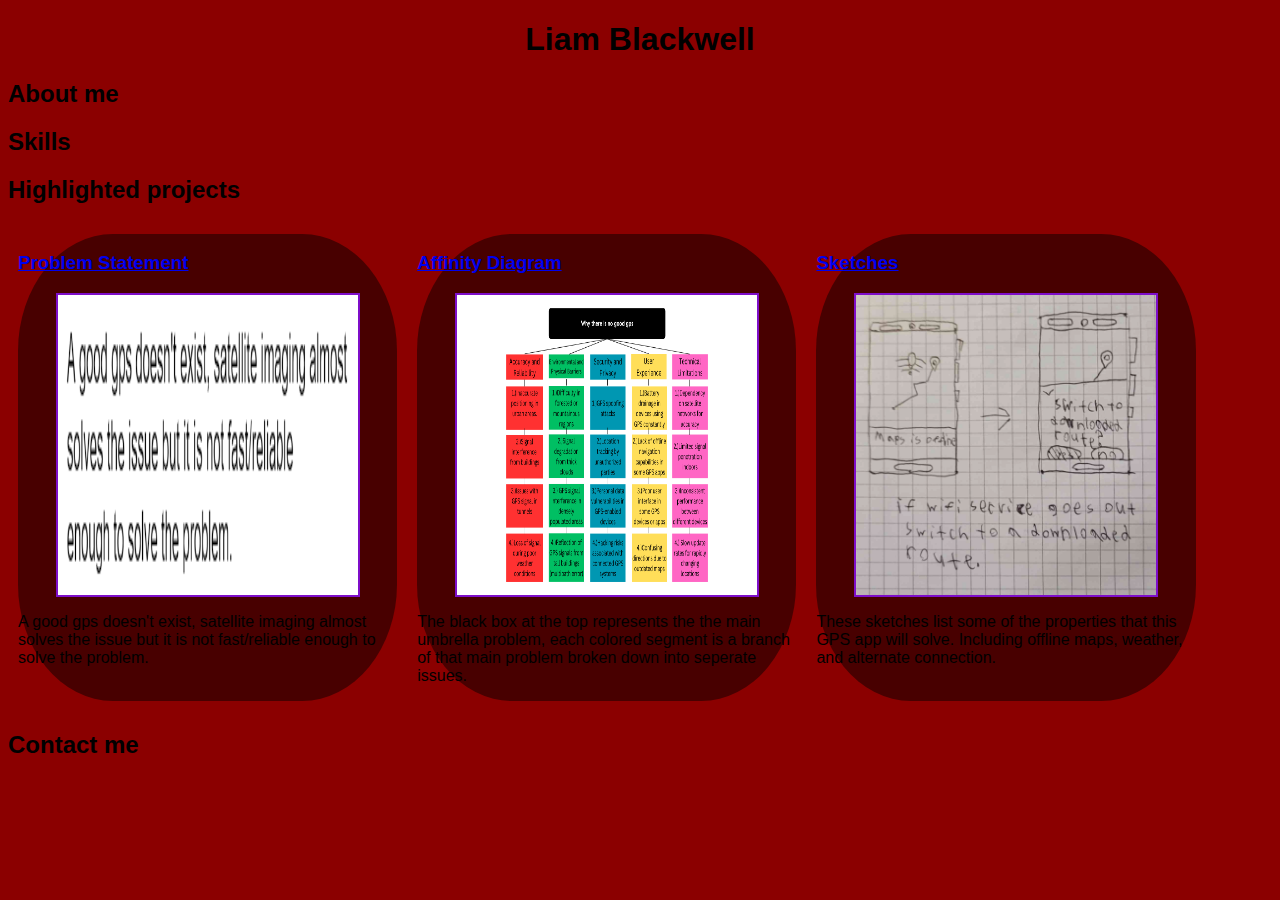
==== index.html @ d602115c "Add files via upload" ====
<!DOCTYPE html>
<html>
<head>
    <title>CSCE 190: William Blackwell</title>
    <link rel="stylesheet" href="styles.css">
</head>
<body>
    <h1>Liam Blackwell</h1>
    
    <h2>About me</h2>
    <div class="about"></div>
    
    <h2>Skills</h2>
    <div class="Skills"></div>
    
    <h2>Highlighted projects</h2>
    <div class="projects">
     <!-- Problem Statement Assignment-->
        <section class="project">
        <a href="files/problem_statement.pdf">
            <h3>Problem Statement</h3>
        </a>
        <a href="files/problem_statement.pdf"><img src="images/problem_statement.png">
        </a>
        <p>A good gps doesn't exist, satellite imaging almost solves the issue but it is not fast/reliable enough to solve the problem.</p>
        </section>
   
    <!--Affinity Diagram Assignment-->
    <section class="project">
        <a href="files/Why_there_is_no_good_gps.pdf"><h3>Affinity Diagram</h3></a>
        <a href="files/Why_there_is_no_good_gps.pdf"><img src="images/Why_there_is_no_good_gps.png"></a>
        <p>
          The black box at the top represents the the main umbrella problem, each colored segment 
          is a branch of that main problem broken down into seperate issues.  
        </p>
    </section>
    
    <!--Sketches Assignment-->
    <section class="project">
        <a href="files/sketches.pdf">
            <h3>Sketches</h3>
        </a>
        <a href="files/sketches.pdf">
        <img src="images/sketches.png"></a>
        <p>These sketches list some of the properties that 
        this GPS app will solve. Including offline maps, weather,
        and alternate connection.</p>
    </section> 
    </div>
    
    <h2>Contact me</h2>
    <div class="contact"></div>
    
</body>
</html>
---- styles.css ----
body{
    background-color: darkred;
    font-family: Arial, Helvetica, sans-serif;
}
h1{
    text-align: center;
    color: black;
}
.projects{
    display:flex; 
    flex-wrap: wrap;
}
.project{
    width: 30%;
    margin: 10px;
    padding: auto;
    background: rgb(72, 0, 0);
    border-radius: 25%;
}
.project img{
    width: 300px;
    height: 300px;
    margin: 10px;
    border:2px solid rgb(126,14,201);
    display: block;
    margin: auto;
}
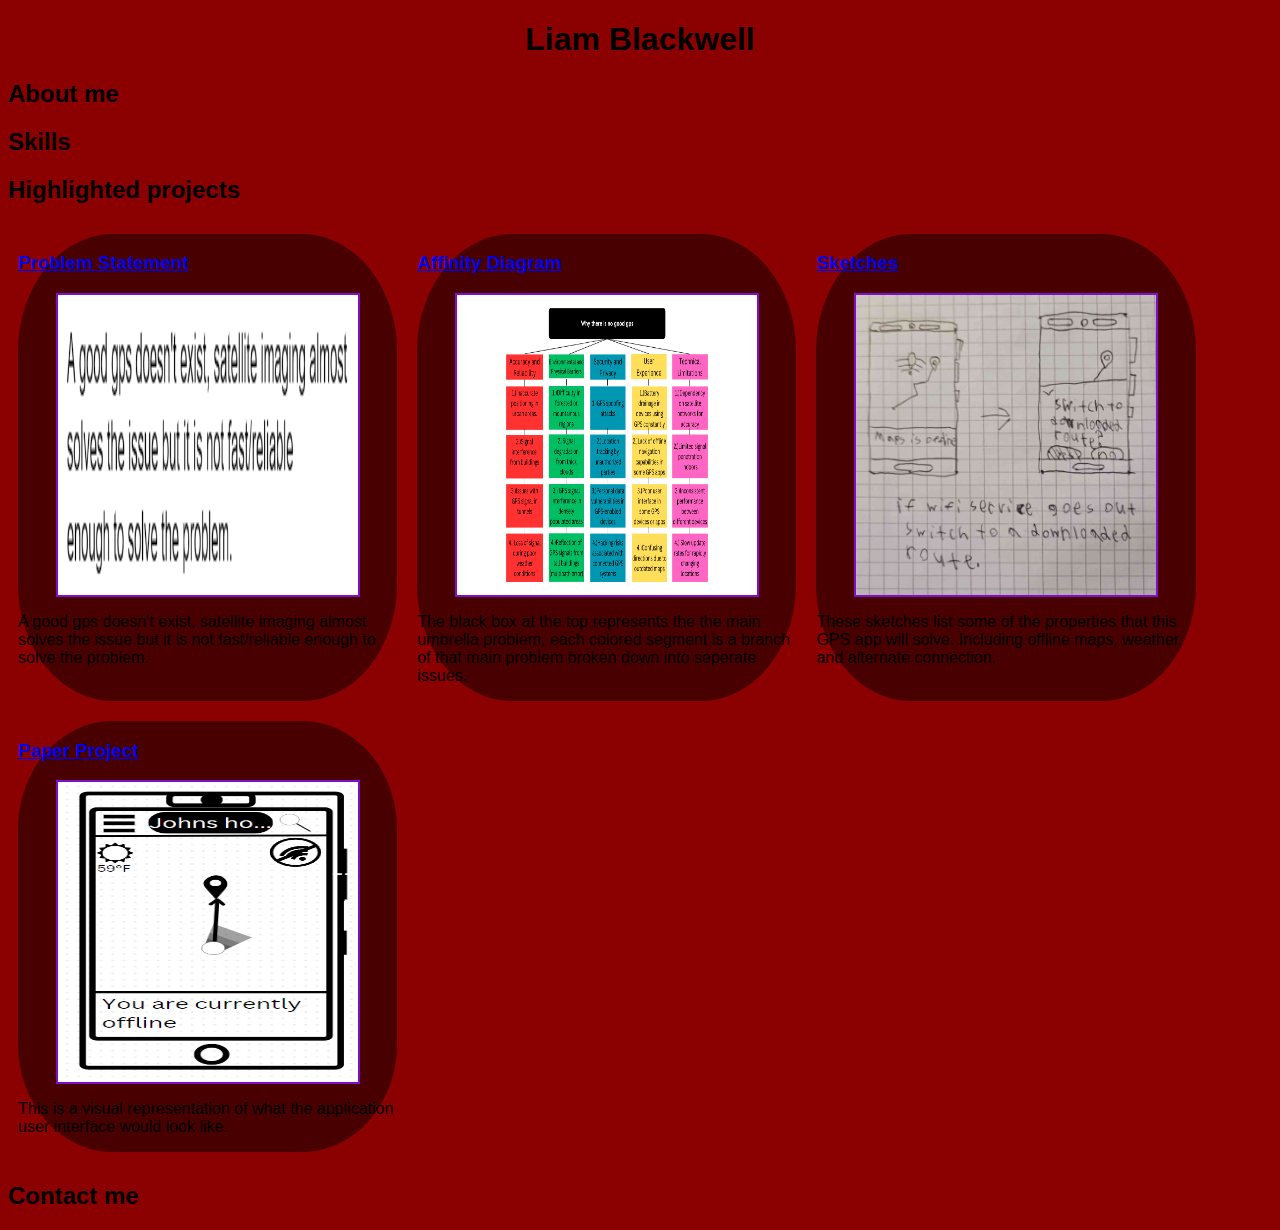
==== commit 62107d91: "Add files via upload" ====
--- a/index.html
+++ b/index.html
@@ -20,7 +20,7 @@
         <a href="files/problem_statement.pdf">
             <h3>Problem Statement</h3>
         </a>
-        <a href="files/problem_statement.pdf"><img src="images/problem_statement.png">
+        <a href="files/problem_statement.pdf"><img src="images/problem_statement.png" width="300" height="300">
         </a>
         <p>A good gps doesn't exist, satellite imaging almost solves the issue but it is not fast/reliable enough to solve the problem.</p>
         </section>
@@ -28,7 +28,7 @@
     <!--Affinity Diagram Assignment-->
     <section class="project">
         <a href="files/Why_there_is_no_good_gps.pdf"><h3>Affinity Diagram</h3></a>
-        <a href="files/Why_there_is_no_good_gps.pdf"><img src="images/Why_there_is_no_good_gps.png"></a>
+        <a href="files/Why_there_is_no_good_gps.pdf"><img src="images/Why_there_is_no_good_gps.png" width="300" height="300"></a>
         <p>
           The black box at the top represents the the main umbrella problem, each colored segment 
           is a branch of that main problem broken down into seperate issues.  
@@ -41,12 +41,23 @@
             <h3>Sketches</h3>
         </a>
         <a href="files/sketches.pdf">
-        <img src="images/sketches.png"></a>
+        <img src="images/sketches.png" width="300" height="300"></a>
         <p>These sketches list some of the properties that 
         this GPS app will solve. Including offline maps, weather,
         and alternate connection.</p>
     </section> 
+
+
+    <!--Paper Project-->
+    <section class="project">
+    <a href="files/paper_project.pdf"><h3>Paper Project</h3></a>
+    <a href="files/paper_project.pdf"><img src="images/paper_project.png" width="300" height="300"></a>
+    <p>
+      This is a visual representation of what the application user interface would look like.  
+    </p>
+    </section>
     </div>
+
     
     <h2>Contact me</h2>
     <div class="contact"></div>
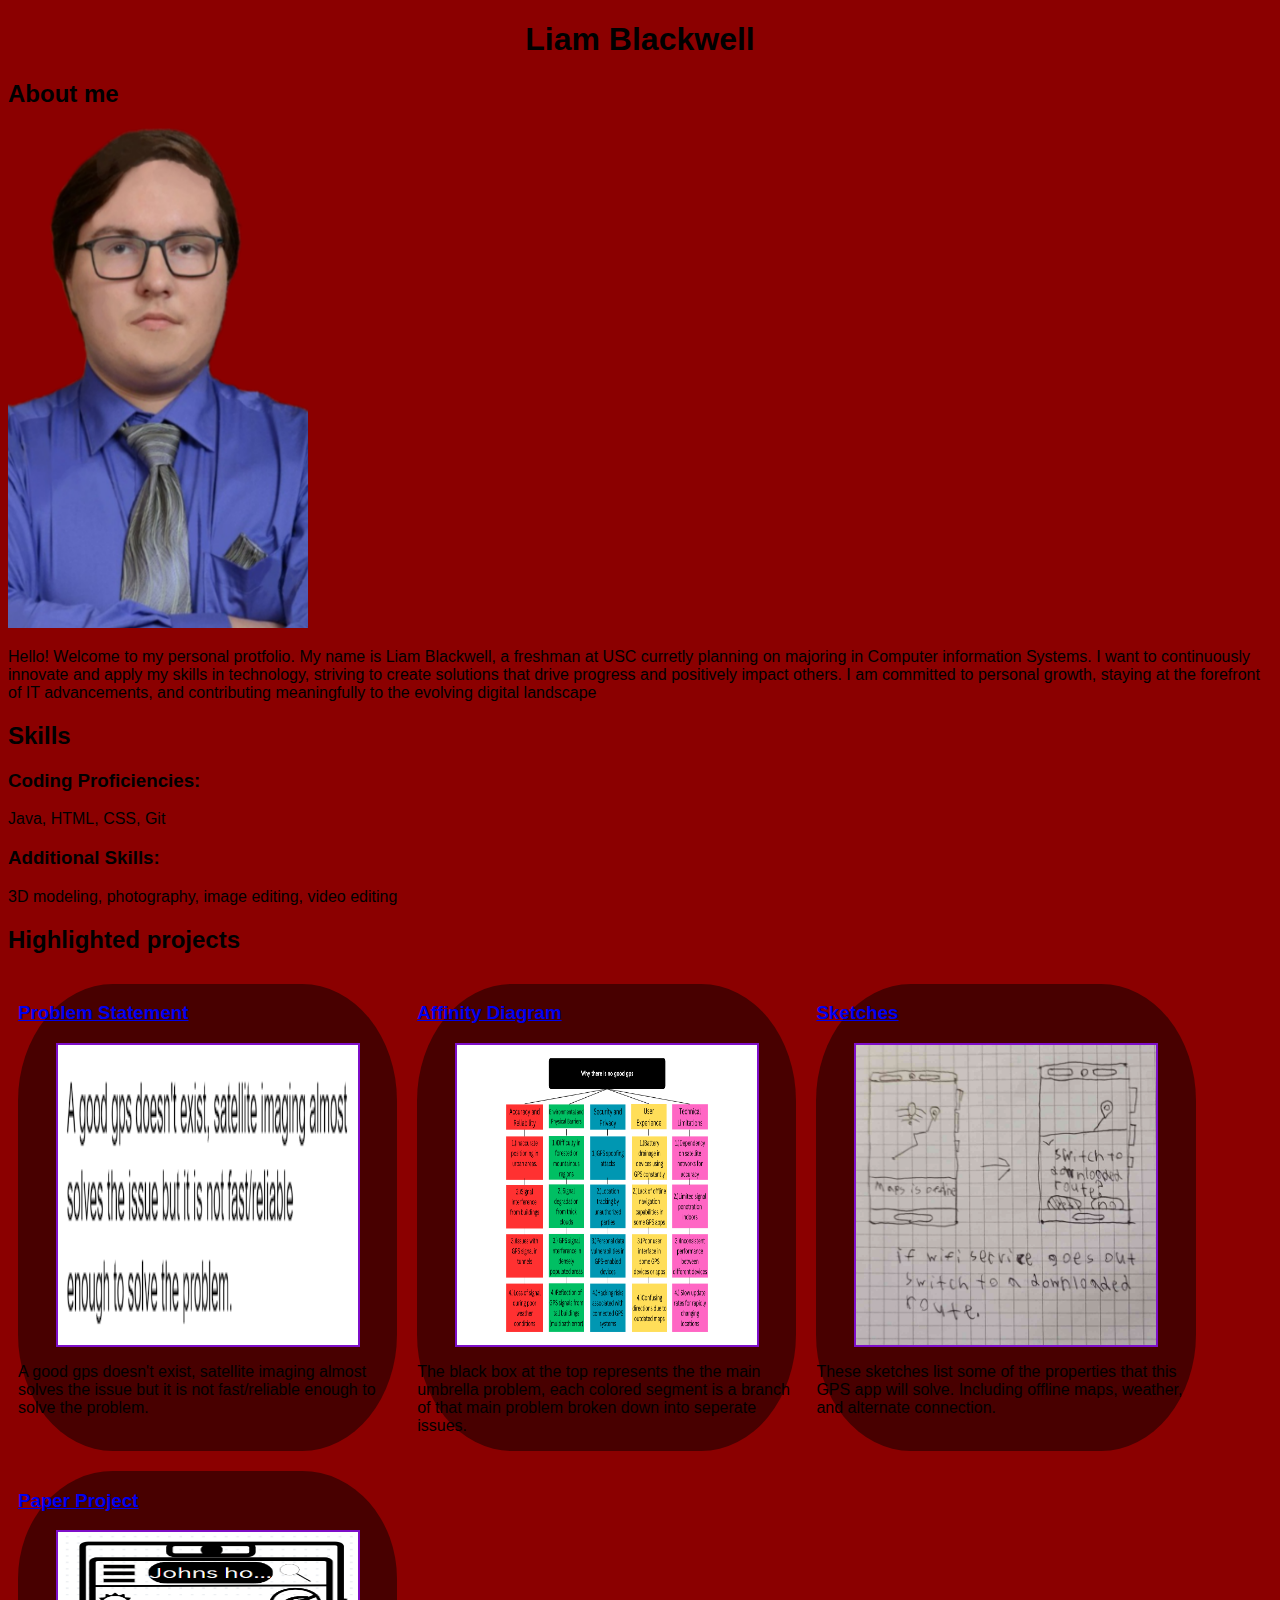
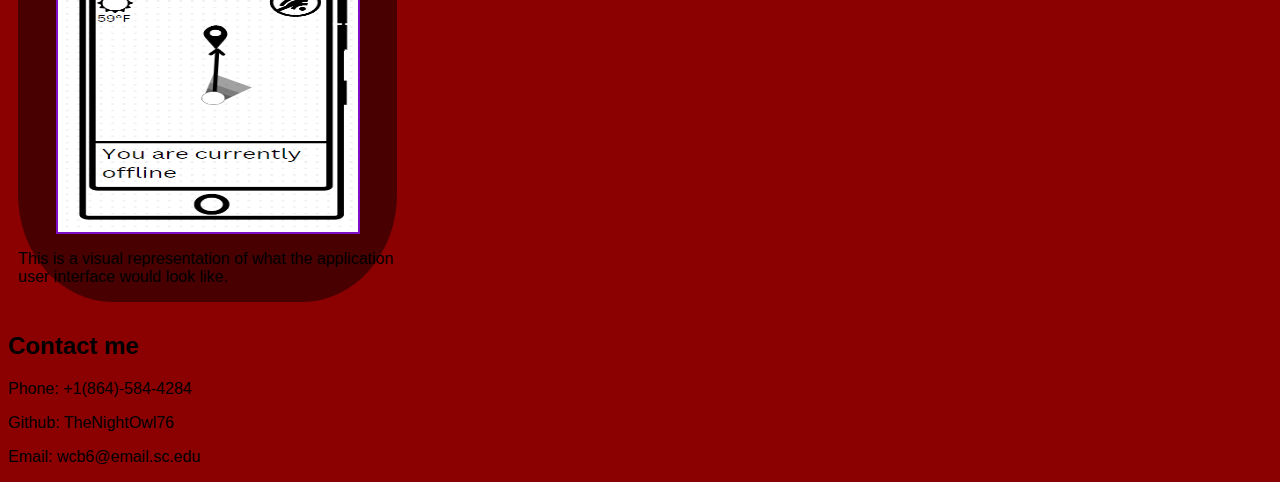
==== commit 15327181: "Add files via upload" ====
--- a/index.html
+++ b/index.html
@@ -9,10 +9,16 @@
     
     <h2>About me</h2>
     <div class="about"></div>
-    
+    <img src="images/ME.png" width="300" height="500">
+    <p>Hello! Welcome to my personal protfolio. My name is Liam Blackwell, a freshman at USC curretly planning on majoring in Computer information Systems.
+        I want to continuously innovate and apply my skills in technology, striving to create solutions that drive progress and positively impact others. 
+        I am committed to personal growth, staying at the forefront of IT advancements, and contributing meaningfully to the evolving digital landscape </p>
     <h2>Skills</h2>
     <div class="Skills"></div>
-    
+    <h3>Coding Proficiencies:</h3>
+    <p>Java, HTML, CSS, Git</p>
+    <h3>Additional Skills:</h3>
+    <p>3D modeling, photography, image editing, video editing</p>
     <h2>Highlighted projects</h2>
     <div class="projects">
      <!-- Problem Statement Assignment-->
@@ -58,9 +64,11 @@
     </section>
     </div>
 
-    
     <h2>Contact me</h2>
     <div class="contact"></div>
+    <p>Phone: +1(864)-584-4284</p>
+    <P>Github: TheNightOwl76</P>
+    <p>Email: wcb6@email.sc.edu</p>
     
 </body>
 </html>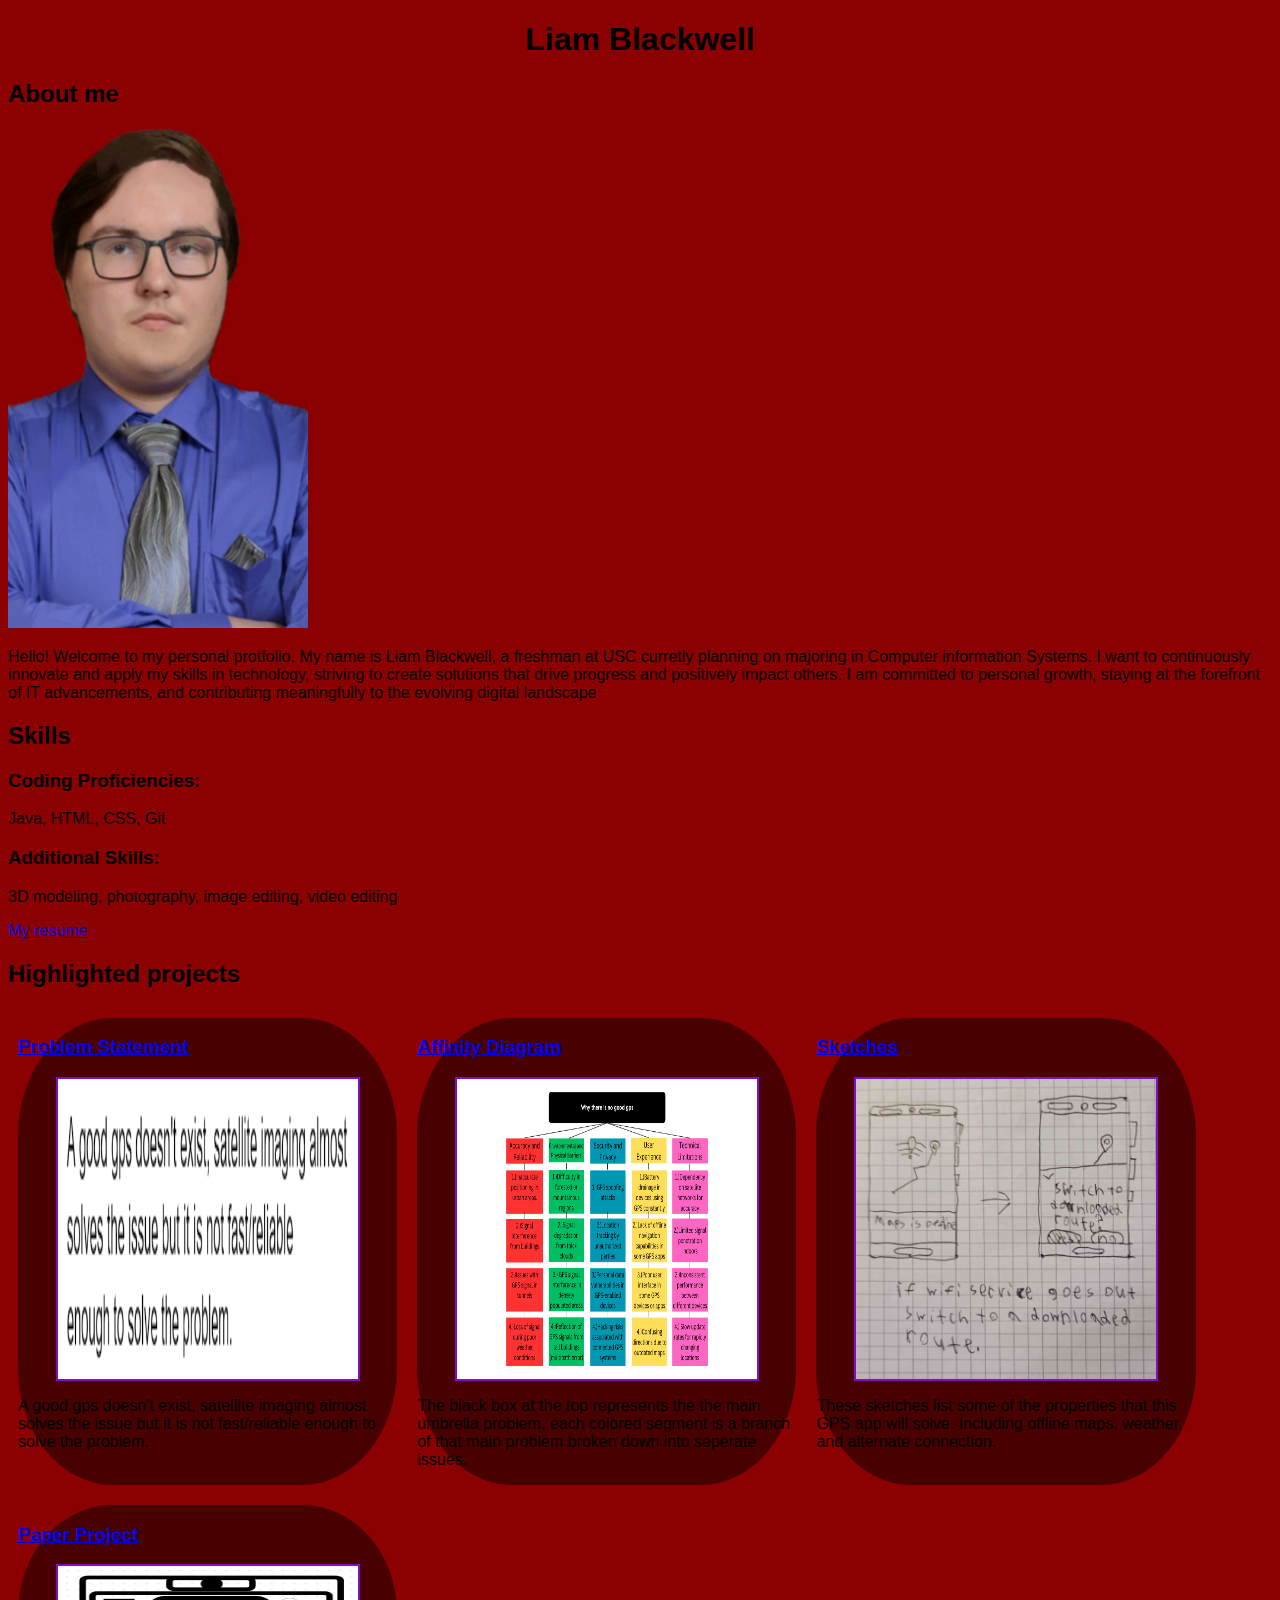
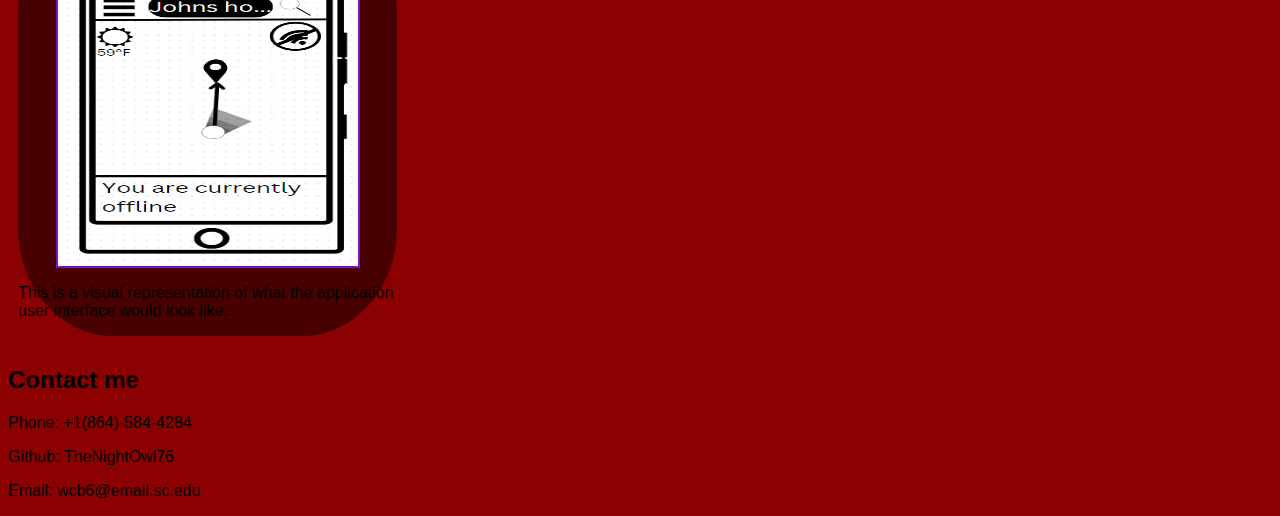
==== commit 95ce131b: "Add files via upload" ====
--- a/index.html
+++ b/index.html
@@ -19,6 +19,9 @@
     <p>Java, HTML, CSS, Git</p>
     <h3>Additional Skills:</h3>
     <p>3D modeling, photography, image editing, video editing</p>
+    <a href="files/resume.pdf">
+        My resume
+    </a>
     <h2>Highlighted projects</h2>
     <div class="projects">
      <!-- Problem Statement Assignment-->
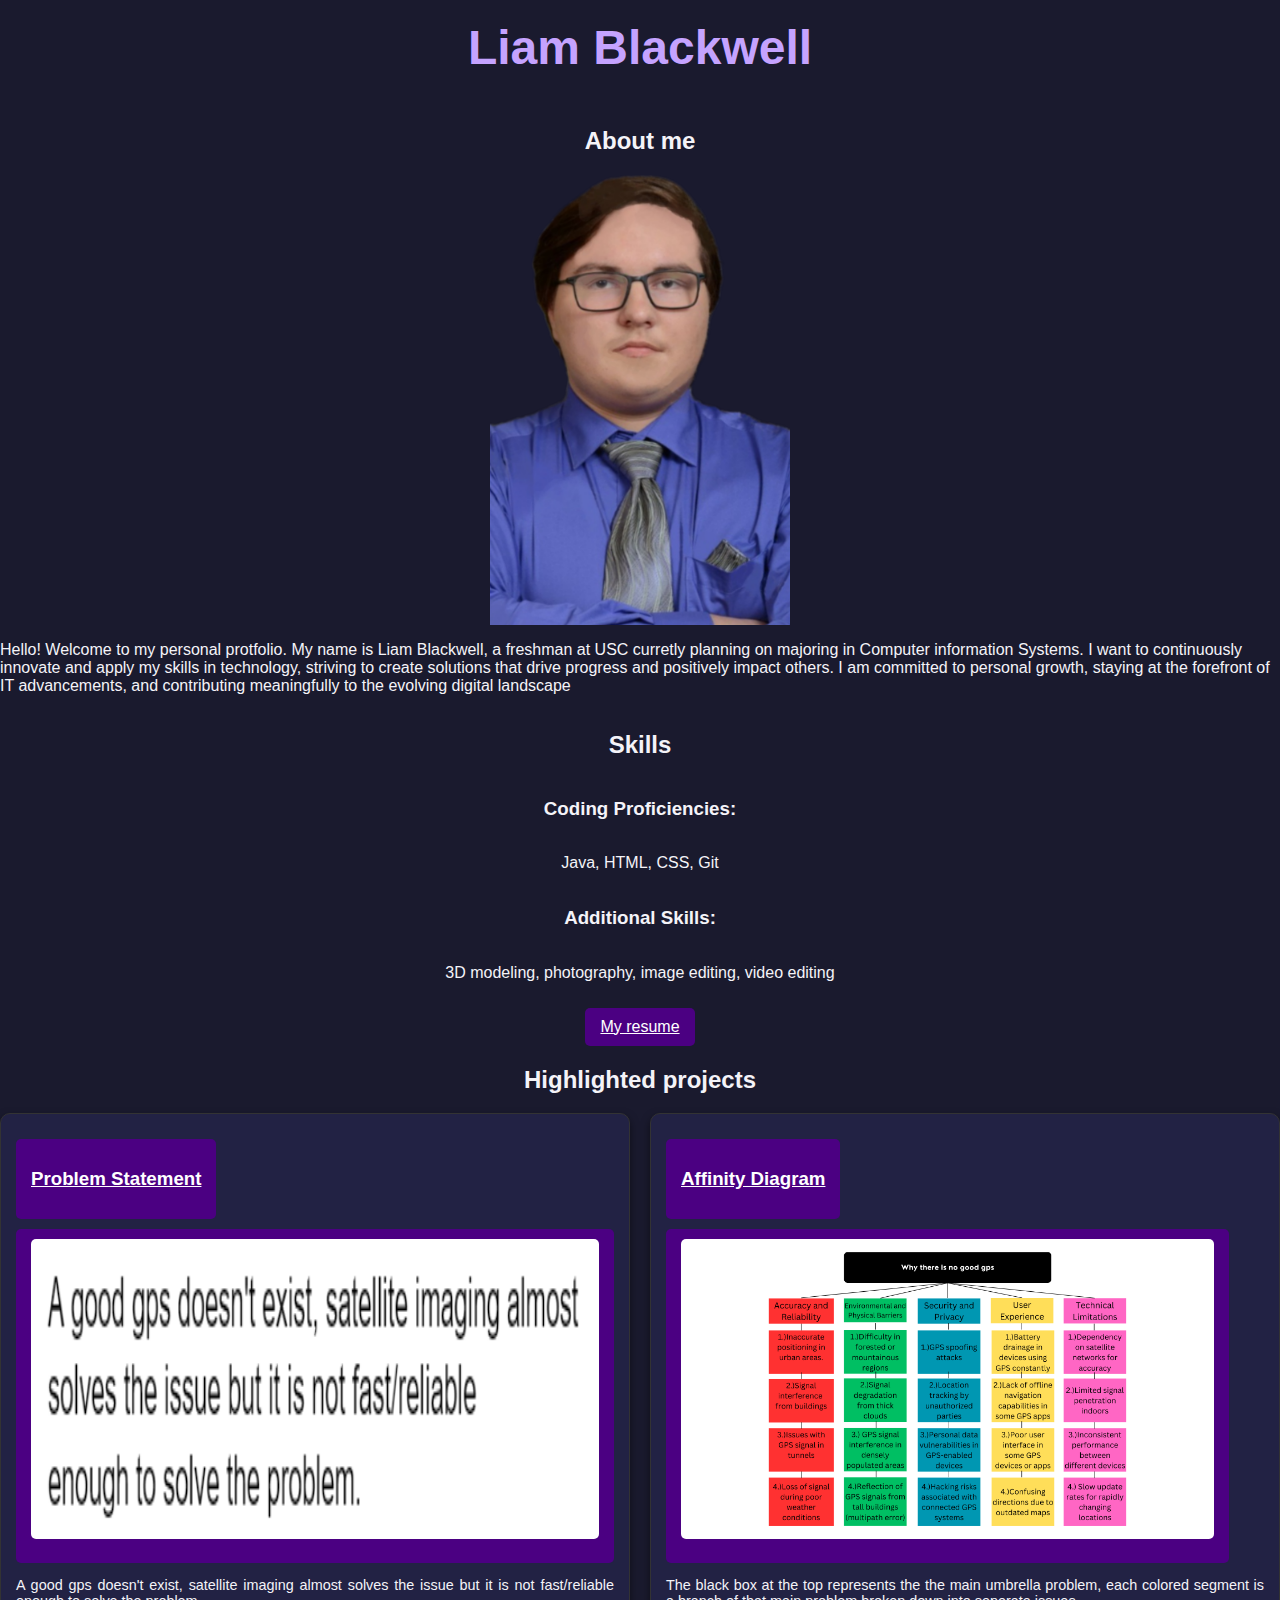
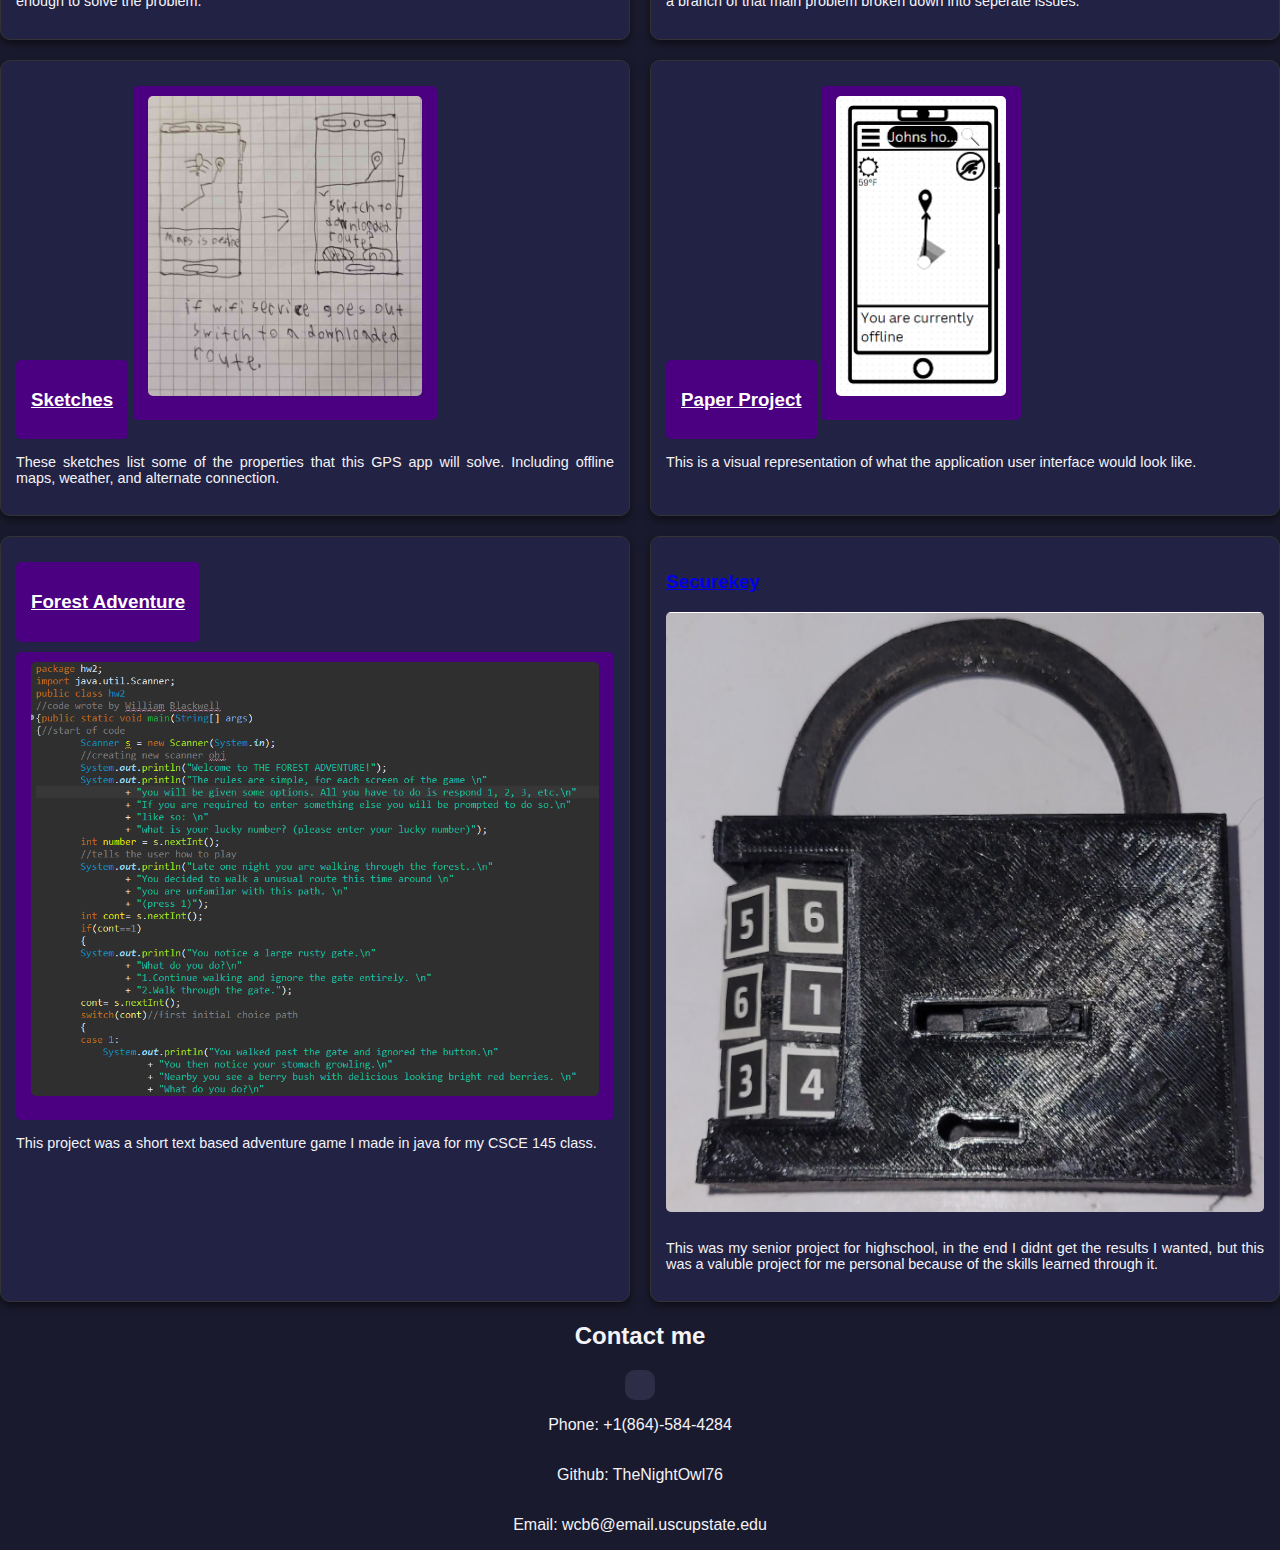
==== commit 1bdbd784: "Add files via upload" ====
--- a/index.html
+++ b/index.html
@@ -9,7 +9,7 @@
     
     <h2>About me</h2>
     <div class="about"></div>
-    <img src="images/ME.png" width="300" height="500">
+    <img src="images/ME.png" width="300" height="450">
     <p>Hello! Welcome to my personal protfolio. My name is Liam Blackwell, a freshman at USC curretly planning on majoring in Computer information Systems.
         I want to continuously innovate and apply my skills in technology, striving to create solutions that drive progress and positively impact others. 
         I am committed to personal growth, staying at the forefront of IT advancements, and contributing meaningfully to the evolving digital landscape </p>
@@ -29,7 +29,7 @@
         <a href="files/problem_statement.pdf">
             <h3>Problem Statement</h3>
         </a>
-        <a href="files/problem_statement.pdf"><img src="images/problem_statement.png" width="300" height="300">
+        <a href="files/problem_statement.pdf"><img src="images/problem_statement.png" width="600" height="300">
         </a>
         <p>A good gps doesn't exist, satellite imaging almost solves the issue but it is not fast/reliable enough to solve the problem.</p>
         </section>
@@ -65,13 +65,34 @@
       This is a visual representation of what the application user interface would look like.  
     </p>
     </section>
-    </div>
+    
+
+    <!--Forest Adventure-->
+    <section class="project">
+    <a href="files/forest_adventure.pdf"><h3>Forest Adventure</h3></a>
+    <a href="files/forest_adventure.pdf"><img src="images/forest_adventure.png" width="500" hight="300"></a>
+    <p>
+        This project was a short text based adventure game I made in java for my CSCE 145 class.
+    </p>
+    </section>
+
+
+    <!--Securekey-->
+    <section class="project">
+        
+        <a href="https://sites.google.com/greermiddlecollege.org/william-blackwell-project/home"><h3>Securekey</h3></a>
+        <a href="https://sites.google.com/greermiddlecollege.org/william-blackwell-project/home"><img src="images/lock.png" width="300" height="600"></a>
+        <p>
+            This was my senior project for highschool, in the end I didnt get the results I wanted, but this was a valuble project for me personal because of the skills learned through it.
+        </p>
+    </section>
+</div>
 
     <h2>Contact me</h2>
     <div class="contact"></div>
     <p>Phone: +1(864)-584-4284</p>
     <P>Github: TheNightOwl76</P>
-    <p>Email: wcb6@email.sc.edu</p>
+    <p>Email: wcb6@email.uscupstate.edu</p>
     
 </body>
 </html>--- a/styles.css
+++ b/styles.css
@@ -1,27 +1,134 @@
-body{
-    background-color: darkred;
-    font-family: Arial, Helvetica, sans-serif;
+/* General Styles */
+body {
+    font-family: Arial, sans-serif;
+    margin: 0;
+    padding: 0;
+    background-color: #1a1a2e; /* Dark purple background */
+    color: #f4f3f8; /* Light text color for readability */
+    display: flex;
+    flex-direction: column;
+    align-items: center;
+    max-width: 100%;
+    overflow-x: hidden;
 }
-h1{
+
+/* Header */
+h1 {
+    font-size: 3em;
+    color: #c5a3ff;
+    margin-top: 20px;
     text-align: center;
-    color: black;
 }
-.projects{
-    display:flex; 
-    flex-wrap: wrap;
+
+/* Main Layout */
+main {
+    display: grid;
+    grid-template-columns: repeat(auto-fit, minmax(350px, 1fr));
+    gap: 20px;
+    max-width: 1200px;
+    padding: 20px;
 }
-.project{
-    width: 30%;
-    margin: 10px;
-    padding: auto;
-    background: rgb(72, 0, 0);
-    border-radius: 25%;
+
+/* Section Styles */
+section {
+    background-color: #222244; /* Darker purple for contrast */
+    border: 1px solid #333;
+    border-radius: 10px;
+    box-shadow: 0 4px 8px rgba(0, 0, 0, 0.5);
+    padding: 15px;
 }
-.project img{
-    width: 300px;
-    height: 300px;
-    margin: 10px;
-    border:2px solid rgb(126,14,201);
-    display: block;
-    margin: auto;
-}+
+/* About Section */
+.about {
+    grid-column: span 2; /* Takes up the full row */
+    display: flex;
+    flex-direction: column;
+    align-items: center;
+    text-align: center;
+}
+
+.about img {
+    width: 200px;
+    height: auto;
+    border-radius: 50%;
+    margin: 10px 0;
+    border: 4px solid #c5a3ff;
+}
+
+/* Skills Section */
+.skills {
+    display: flex;
+    flex-direction: column;
+    gap: 10px;
+    background-color: #2d2d48;
+    border-radius: 5px;
+    padding: 10px;
+}
+
+.skills h3 {
+    margin: 0;
+    color: #e3b8ff;
+}
+
+/* Projects Section */
+.projects {
+    display: grid;
+    grid-template-columns: 1fr 1fr;
+    gap: 20px;
+    grid-column: span 2; /* Full row for projects */
+}
+
+.project img {
+    width: 100%;
+    border-radius: 5px;
+    margin-bottom: 10px;
+}
+
+.project p {
+    text-align: justify;
+    font-size: 0.9em;
+}
+
+/* Contact Section */
+.contact {
+    grid-column: span 2; /* Takes up the full row */
+    text-align: center;
+    background-color: #2d2d48;
+    border-radius: 10px;
+    padding: 15px;
+}
+
+/* Resume Button */
+a[href$=".pdf"] {
+    background-color: #4b0082;
+    color: #ffffff;
+    padding: 10px 15px;
+    border-radius: 5px;
+    text-align: center;
+    display: inline-block;
+    margin-top: 10px;
+}
+
+a[href$=".pdf"]:hover {
+    background-color: #8a2be2;
+    color: #ffffff;
+}
+
+/* Footer */
+footer {
+    text-align: center;
+    margin: 20px 0;
+    font-size: 0.8em;
+    color: #888;
+}
+
+/* Media Queries */
+@media (max-width: 768px) {
+    main {
+        grid-template-columns: 1fr;
+    }
+
+    .projects {
+        grid-template-columns: 1fr;
+    }
+}
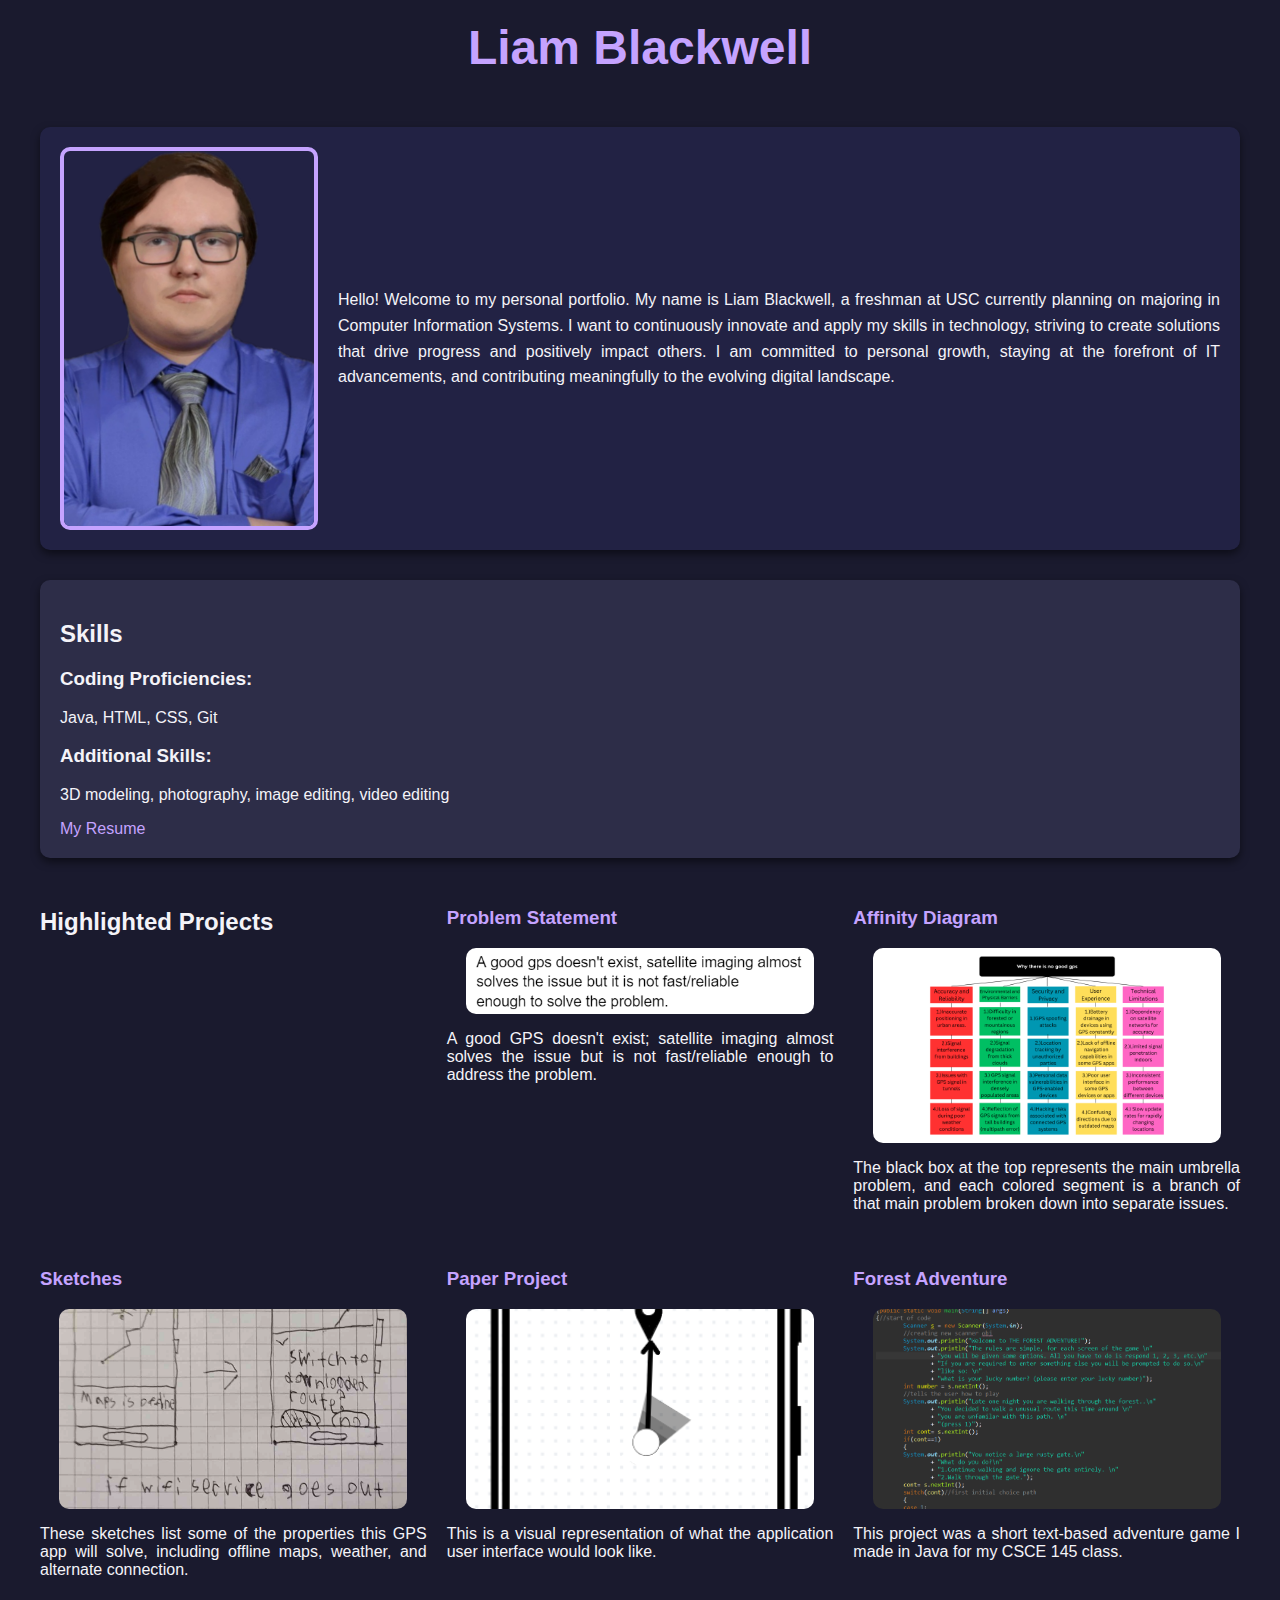
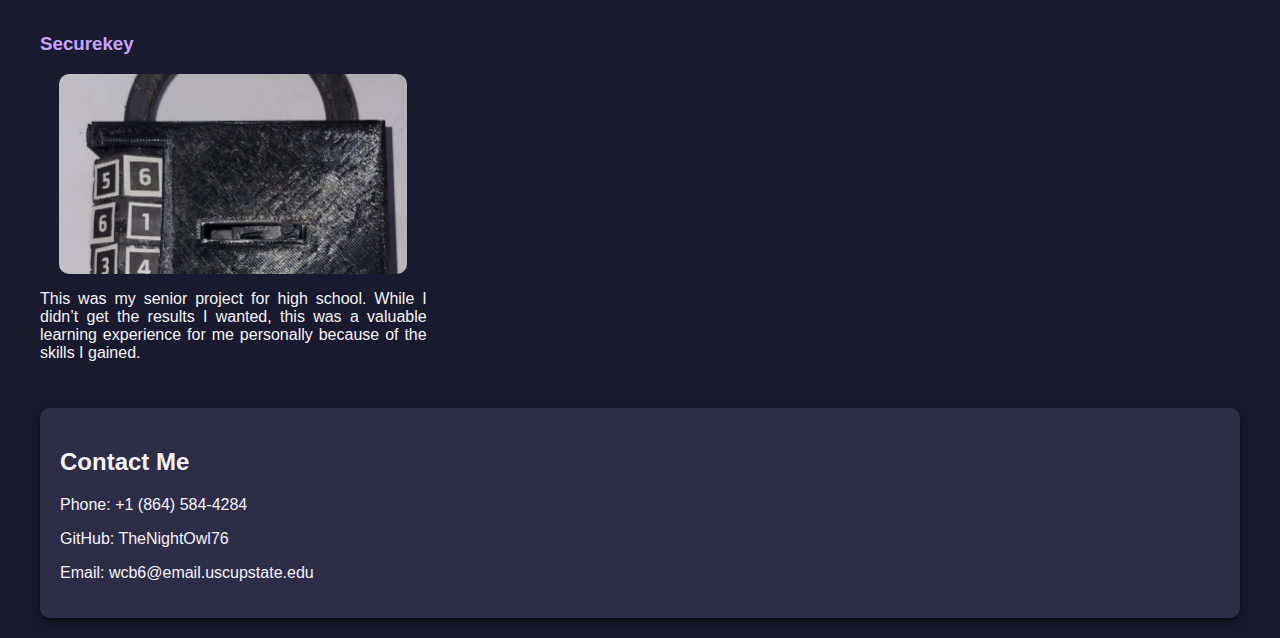
==== commit 56e36f6d: "Add files via upload" ====
--- a/index.html
+++ b/index.html
@@ -1,98 +1,131 @@
 <!DOCTYPE html>
-<html>
+<html lang="en">
 <head>
+    <meta charset="UTF-8">
+    <meta name="viewport" content="width=device-width, initial-scale=1.0">
     <title>CSCE 190: William Blackwell</title>
     <link rel="stylesheet" href="styles.css">
 </head>
 <body>
     <h1>Liam Blackwell</h1>
-    
-    <h2>About me</h2>
-    <div class="about"></div>
-    <img src="images/ME.png" width="300" height="450">
-    <p>Hello! Welcome to my personal protfolio. My name is Liam Blackwell, a freshman at USC curretly planning on majoring in Computer information Systems.
-        I want to continuously innovate and apply my skills in technology, striving to create solutions that drive progress and positively impact others. 
-        I am committed to personal growth, staying at the forefront of IT advancements, and contributing meaningfully to the evolving digital landscape </p>
-    <h2>Skills</h2>
-    <div class="Skills"></div>
-    <h3>Coding Proficiencies:</h3>
-    <p>Java, HTML, CSS, Git</p>
-    <h3>Additional Skills:</h3>
-    <p>3D modeling, photography, image editing, video editing</p>
-    <a href="files/resume.pdf">
-        My resume
-    </a>
-    <h2>Highlighted projects</h2>
-    <div class="projects">
-     <!-- Problem Statement Assignment-->
-        <section class="project">
-        <a href="files/problem_statement.pdf">
-            <h3>Problem Statement</h3>
-        </a>
-        <a href="files/problem_statement.pdf"><img src="images/problem_statement.png" width="600" height="300">
-        </a>
-        <p>A good gps doesn't exist, satellite imaging almost solves the issue but it is not fast/reliable enough to solve the problem.</p>
+
+    <main>
+        <!-- About Me Section -->
+        <section class="about">
+            <img src="images/ME.png" alt="Photo of Liam Blackwell">
+            <p>
+                Hello! Welcome to my personal portfolio. My name is Liam Blackwell, a freshman at USC currently 
+                planning on majoring in Computer Information Systems. I want to continuously innovate and apply 
+                my skills in technology, striving to create solutions that drive progress and positively impact others. 
+                I am committed to personal growth, staying at the forefront of IT advancements, and contributing 
+                meaningfully to the evolving digital landscape.
+            </p>
         </section>
-   
-    <!--Affinity Diagram Assignment-->
-    <section class="project">
-        <a href="files/Why_there_is_no_good_gps.pdf"><h3>Affinity Diagram</h3></a>
-        <a href="files/Why_there_is_no_good_gps.pdf"><img src="images/Why_there_is_no_good_gps.png" width="300" height="300"></a>
-        <p>
-          The black box at the top represents the the main umbrella problem, each colored segment 
-          is a branch of that main problem broken down into seperate issues.  
-        </p>
-    </section>
-    
-    <!--Sketches Assignment-->
-    <section class="project">
-        <a href="files/sketches.pdf">
-            <h3>Sketches</h3>
-        </a>
-        <a href="files/sketches.pdf">
-        <img src="images/sketches.png" width="300" height="300"></a>
-        <p>These sketches list some of the properties that 
-        this GPS app will solve. Including offline maps, weather,
-        and alternate connection.</p>
-    </section> 
 
+        <!-- Skills Section -->
+        <section class="skills">
+            <h2>Skills</h2>
+            <h3>Coding Proficiencies:</h3>
+            <p>Java, HTML, CSS, Git</p>
+            <h3>Additional Skills:</h3>
+            <p>3D modeling, photography, image editing, video editing</p>
+            <a href="files/resume.pdf" target="_blank">My Resume</a>
+        </section>
 
-    <!--Paper Project-->
-    <section class="project">
-    <a href="files/paper_project.pdf"><h3>Paper Project</h3></a>
-    <a href="files/paper_project.pdf"><img src="images/paper_project.png" width="300" height="300"></a>
-    <p>
-      This is a visual representation of what the application user interface would look like.  
-    </p>
-    </section>
-    
+        <!-- Projects Section -->
+        <section class="projects">
+            <h2>Highlighted Projects</h2>
+            
+            <!-- Problem Statement -->
+            <div class="project">
+                <a href="files/problem_statement.pdf">
+                    <h3>Problem Statement</h3>
+                </a>
+                <a href="files/problem_statement.pdf">
+                    <img src="images/problem_statement.png" alt="Problem Statement">
+                </a>
+                <p>
+                    A good GPS doesn't exist; satellite imaging almost solves the issue but is not fast/reliable enough to 
+                    address the problem.
+                </p>
+            </div>
 
-    <!--Forest Adventure-->
-    <section class="project">
-    <a href="files/forest_adventure.pdf"><h3>Forest Adventure</h3></a>
-    <a href="files/forest_adventure.pdf"><img src="images/forest_adventure.png" width="500" hight="300"></a>
-    <p>
-        This project was a short text based adventure game I made in java for my CSCE 145 class.
-    </p>
-    </section>
+            <!-- Affinity Diagram -->
+            <div class="project">
+                <a href="files/Why_there_is_no_good_gps.pdf">
+                    <h3>Affinity Diagram</h3>
+                </a>
+                <a href="files/Why_there_is_no_good_gps.pdf">
+                    <img src="images/Why_there_is_no_good_gps.png" alt="Affinity Diagram">
+                </a>
+                <p>
+                    The black box at the top represents the main umbrella problem, and each colored segment 
+                    is a branch of that main problem broken down into separate issues.
+                </p>
+            </div>
 
+            <!-- Sketches -->
+            <div class="project">
+                <a href="files/sketches.pdf">
+                    <h3>Sketches</h3>
+                </a>
+                <a href="files/sketches.pdf">
+                    <img src="images/sketches.png" alt="Sketches">
+                </a>
+                <p>
+                    These sketches list some of the properties this GPS app will solve, including offline maps, weather, 
+                    and alternate connection.
+                </p>
+            </div>
 
-    <!--Securekey-->
-    <section class="project">
-        
-        <a href="https://sites.google.com/greermiddlecollege.org/william-blackwell-project/home"><h3>Securekey</h3></a>
-        <a href="https://sites.google.com/greermiddlecollege.org/william-blackwell-project/home"><img src="images/lock.png" width="300" height="600"></a>
-        <p>
-            This was my senior project for highschool, in the end I didnt get the results I wanted, but this was a valuble project for me personal because of the skills learned through it.
-        </p>
-    </section>
-</div>
+            <!-- Paper Project -->
+            <div class="project">
+                <a href="files/paper_project.pdf">
+                    <h3>Paper Project</h3>
+                </a>
+                <a href="files/paper_project.pdf">
+                    <img src="images/paper_project.png" alt="Paper Project">
+                </a>
+                <p>
+                    This is a visual representation of what the application user interface would look like.
+                </p>
+            </div>
 
-    <h2>Contact me</h2>
-    <div class="contact"></div>
-    <p>Phone: +1(864)-584-4284</p>
-    <P>Github: TheNightOwl76</P>
-    <p>Email: wcb6@email.uscupstate.edu</p>
-    
+            <!-- Forest Adventure -->
+            <div class="project">
+                <a href="files/forest_adventure.pdf">
+                    <h3>Forest Adventure</h3>
+                </a>
+                <a href="files/forest_adventure.pdf">
+                    <img src="images/forest_adventure.png" alt="Forest Adventure">
+                </a>
+                <p>
+                    This project was a short text-based adventure game I made in Java for my CSCE 145 class.
+                </p>
+            </div>
+
+            <!-- Securekey -->
+            <div class="project">
+                <a href="https://sites.google.com/greermiddlecollege.org/william-blackwell-project/home">
+                    <h3>Securekey</h3>
+                </a>
+                <a href="https://sites.google.com/greermiddlecollege.org/william-blackwell-project/home">
+                    <img src="images/lock.png" alt="Securekey Project">
+                </a>
+                <p>
+                    This was my senior project for high school. While I didn’t get the results I wanted, 
+                    this was a valuable learning experience for me personally because of the skills I gained.
+                </p>
+            </div>
+        </section>
+
+        <!-- Contact Me Section -->
+        <section class="contact">
+            <h2>Contact Me</h2>
+            <p>Phone: +1 (864) 584-4284</p>
+            <p>GitHub: TheNightOwl76</p>
+            <p>Email: wcb6@email.uscupstate.edu</p>
+        </section>
+    </main>
 </body>
-</html>+</html>
--- a/styles.css
+++ b/styles.css
@@ -5,127 +5,89 @@
     padding: 0;
     background-color: #1a1a2e; /* Dark purple background */
     color: #f4f3f8; /* Light text color for readability */
-    display: flex;
-    flex-direction: column;
-    align-items: center;
-    max-width: 100%;
-    overflow-x: hidden;
 }
 
-/* Header */
 h1 {
     font-size: 3em;
     color: #c5a3ff;
+    text-align: center;
     margin-top: 20px;
-    text-align: center;
 }
 
-/* Main Layout */
 main {
-    display: grid;
-    grid-template-columns: repeat(auto-fit, minmax(350px, 1fr));
-    gap: 20px;
     max-width: 1200px;
+    margin: 0 auto;
     padding: 20px;
+    display: flex;
+    flex-direction: column;
+    gap: 30px;
 }
 
-/* Section Styles */
-section {
-    background-color: #222244; /* Darker purple for contrast */
-    border: 1px solid #333;
+/* About Me Section */
+.about {
+    display: flex;
+    align-items: center;
+    gap: 20px;
+    background-color: #222244;
     border-radius: 10px;
+    padding: 20px;
     box-shadow: 0 4px 8px rgba(0, 0, 0, 0.5);
-    padding: 15px;
-}
-
-/* About Section */
-.about {
-    grid-column: span 2; /* Takes up the full row */
-    display: flex;
-    flex-direction: column;
-    align-items: center;
-    text-align: center;
 }
 
 .about img {
-    width: 200px;
-    height: auto;
-    border-radius: 50%;
-    margin: 10px 0;
+    width: 250px; /* Smaller size */
+    border-radius: 10px;
     border: 4px solid #c5a3ff;
 }
 
-/* Skills Section */
-.skills {
-    display: flex;
-    flex-direction: column;
-    gap: 10px;
-    background-color: #2d2d48;
-    border-radius: 5px;
-    padding: 10px;
+.about p {
+    flex: 1;
+    text-align: justify;
+    line-height: 1.6;
 }
 
-.skills h3 {
-    margin: 0;
-    color: #e3b8ff;
+/* Skills Section */
+.skills, .contact {
+    background-color: #2d2d48;
+    padding: 20px;
+    border-radius: 10px;
+    box-shadow: 0 4px 8px rgba(0, 0, 0, 0.5);
 }
 
 /* Projects Section */
 .projects {
     display: grid;
-    grid-template-columns: 1fr 1fr;
+    grid-template-columns: repeat(auto-fit, minmax(300px, 1fr));
     gap: 20px;
-    grid-column: span 2; /* Full row for projects */
 }
 
 .project img {
-    width: 100%;
-    border-radius: 5px;
-    margin-bottom: 10px;
+    width: 90%; /* Slightly smaller images */
+    max-height: 200px; /* Added height constraint */
+    object-fit: cover; /* Crop if necessary */
+    border-radius: 10px;
+    margin: 0 auto;
+    display: block;
 }
 
 .project p {
     text-align: justify;
-    font-size: 0.9em;
 }
 
-/* Contact Section */
-.contact {
-    grid-column: span 2; /* Takes up the full row */
-    text-align: center;
-    background-color: #2d2d48;
-    border-radius: 10px;
-    padding: 15px;
+/* Links */
+a {
+    color: #c5a3ff;
+    text-decoration: none;
 }
 
-/* Resume Button */
-a[href$=".pdf"] {
-    background-color: #4b0082;
-    color: #ffffff;
-    padding: 10px 15px;
-    border-radius: 5px;
-    text-align: center;
-    display: inline-block;
-    margin-top: 10px;
+a:hover {
+    color: #ffccff;
 }
 
-a[href$=".pdf"]:hover {
-    background-color: #8a2be2;
-    color: #ffffff;
-}
-
-/* Footer */
-footer {
-    text-align: center;
-    margin: 20px 0;
-    font-size: 0.8em;
-    color: #888;
-}
-
-/* Media Queries */
+/* Responsive Design */
 @media (max-width: 768px) {
-    main {
-        grid-template-columns: 1fr;
+    .about {
+        flex-direction: column;
     }
 
     .projects {
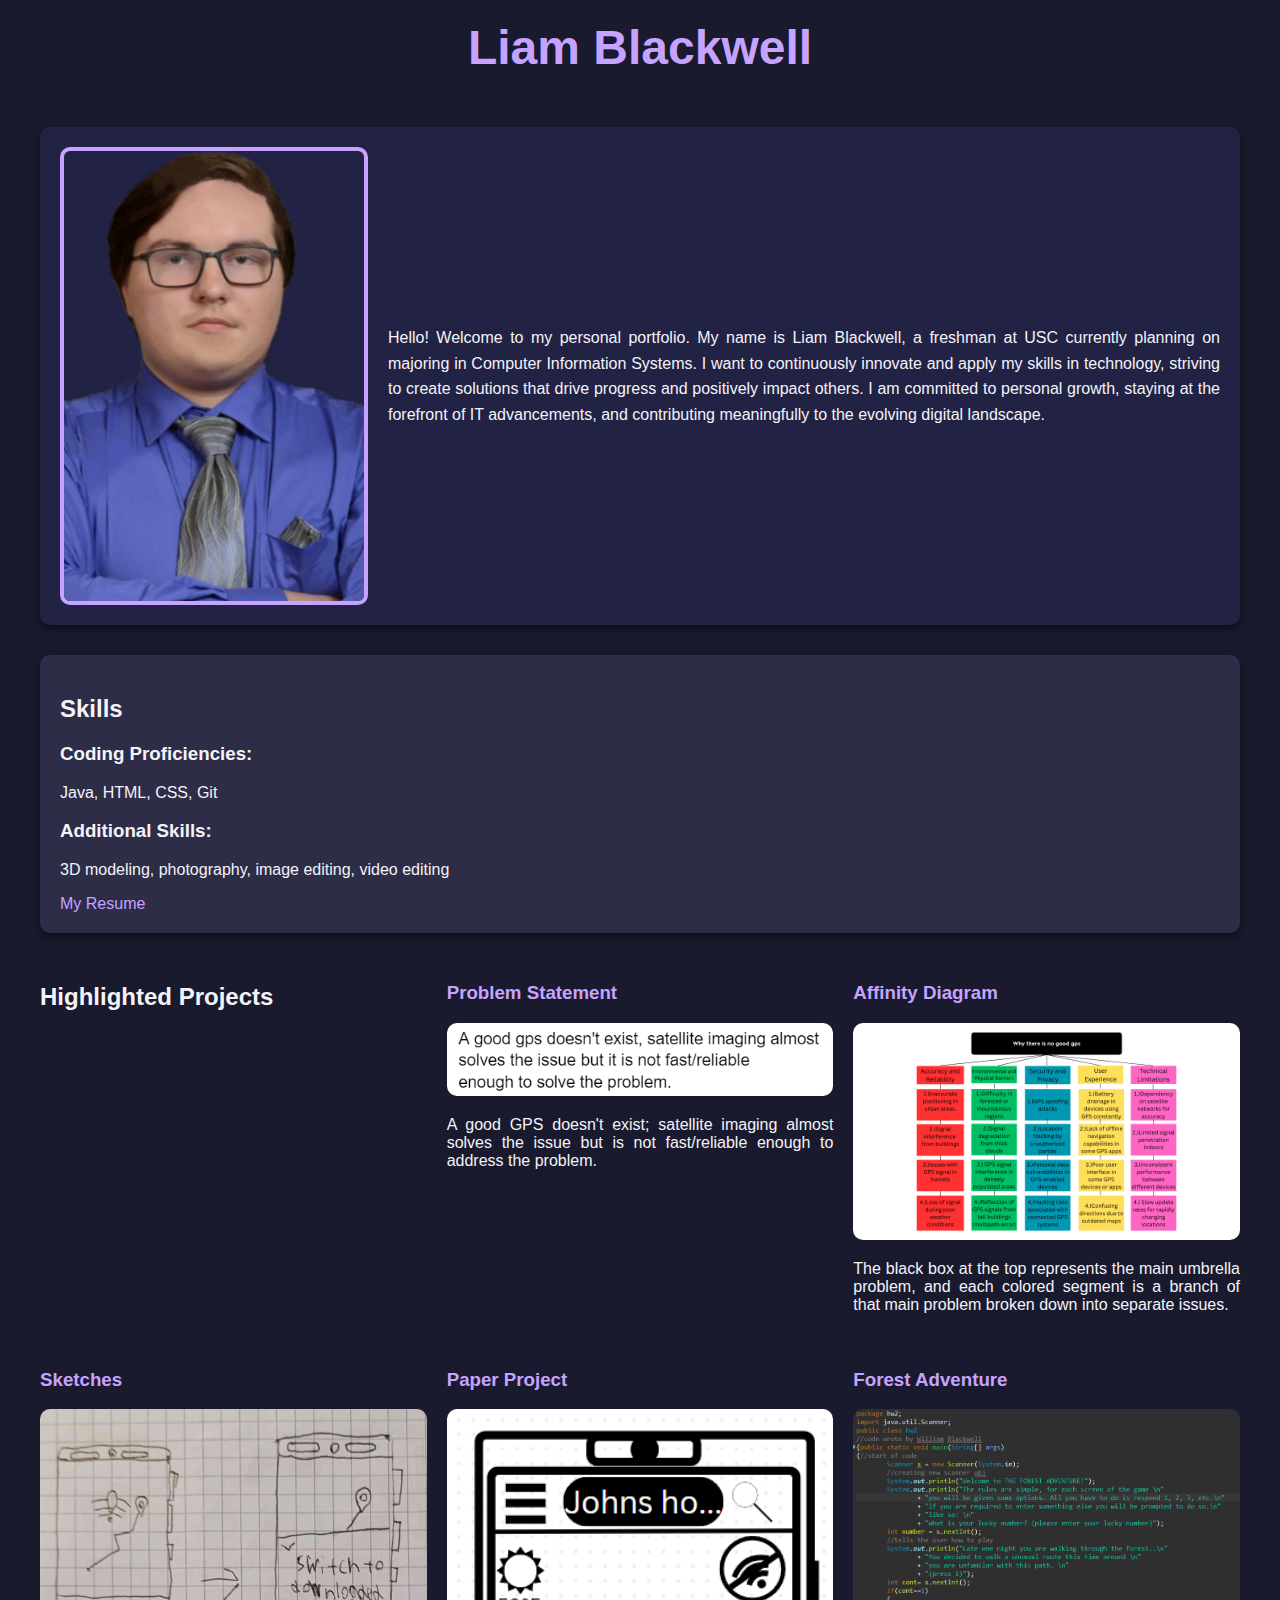
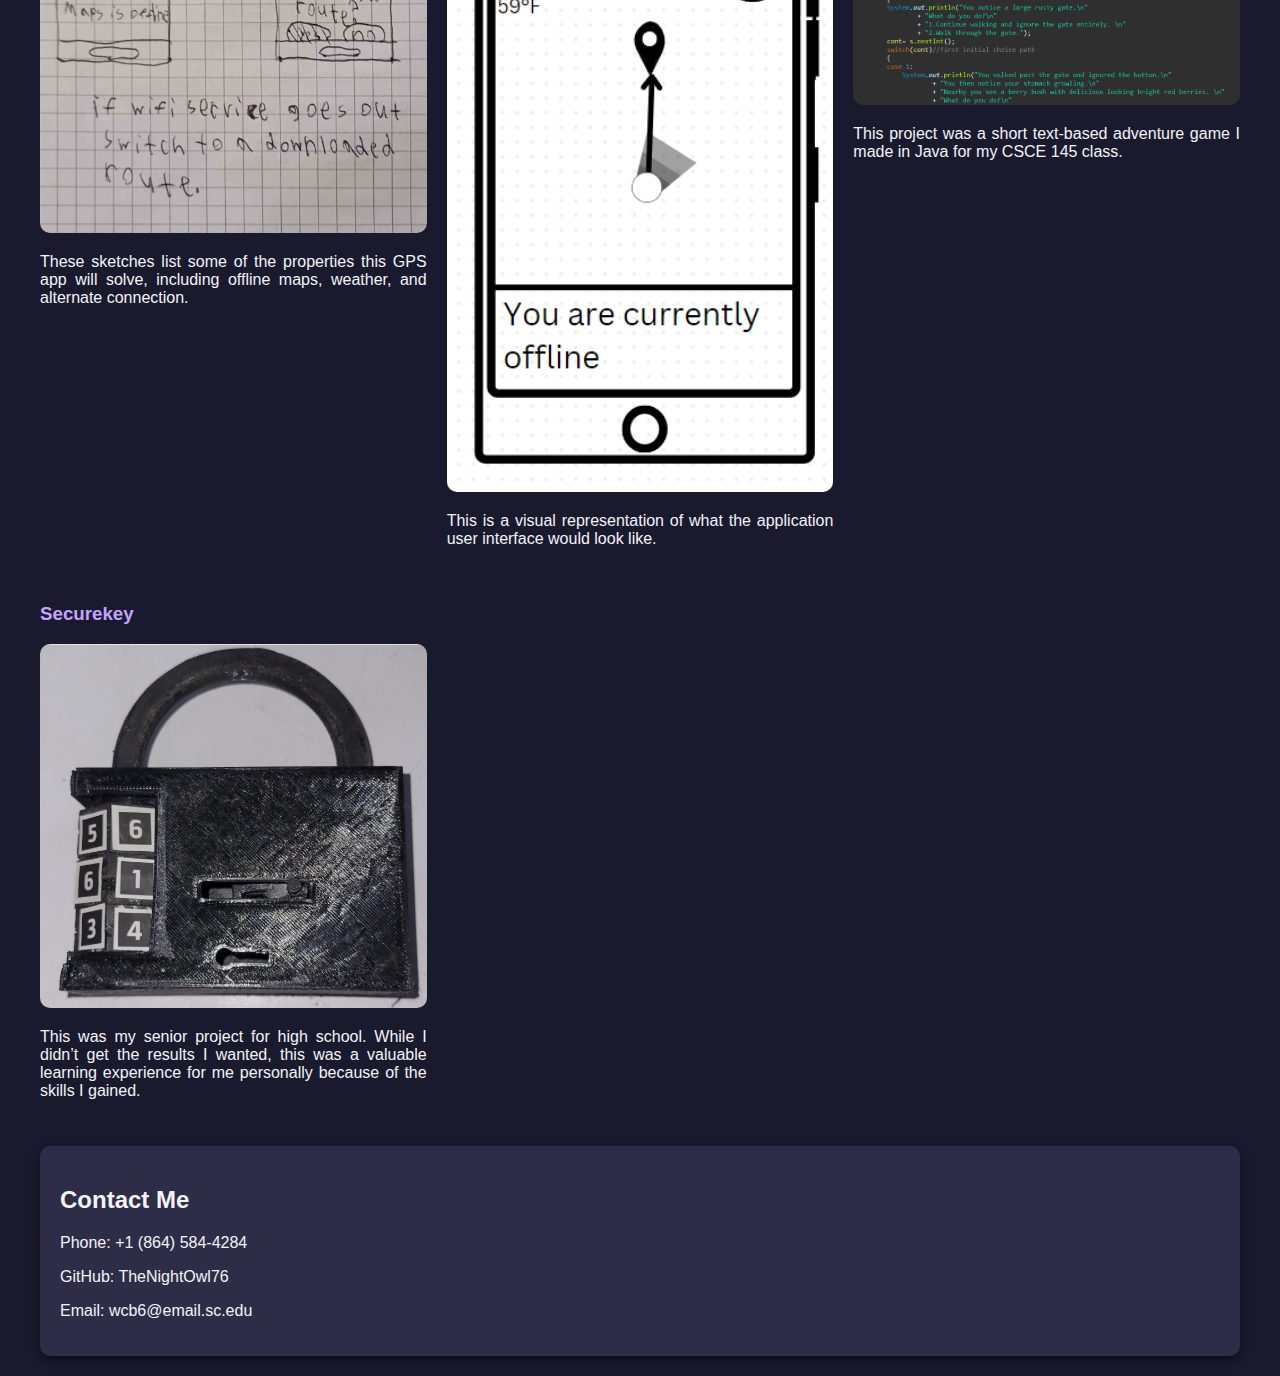
==== commit ed27414e: "Add files via upload" ====
--- a/index.html
+++ b/index.html
@@ -124,7 +124,7 @@
             <h2>Contact Me</h2>
             <p>Phone: +1 (864) 584-4284</p>
             <p>GitHub: TheNightOwl76</p>
-            <p>Email: wcb6@email.uscupstate.edu</p>
+            <p>Email: wcb6@email.sc.edu</p>
         </section>
     </main>
 </body>
--- a/styles.css
+++ b/styles.css
@@ -35,7 +35,7 @@
 }
 
 .about img {
-    width: 250px; /* Smaller size */
+    width: 300px;
     border-radius: 10px;
     border: 4px solid #c5a3ff;
 }
@@ -62,12 +62,8 @@
 }
 
 .project img {
-    width: 90%; /* Slightly smaller images */
-    max-height: 200px; /* Added height constraint */
-    object-fit: cover; /* Crop if necessary */
+    width: 100%;
     border-radius: 10px;
-    margin: 0 auto;
-    display: block;
 }
 
 .project p {
